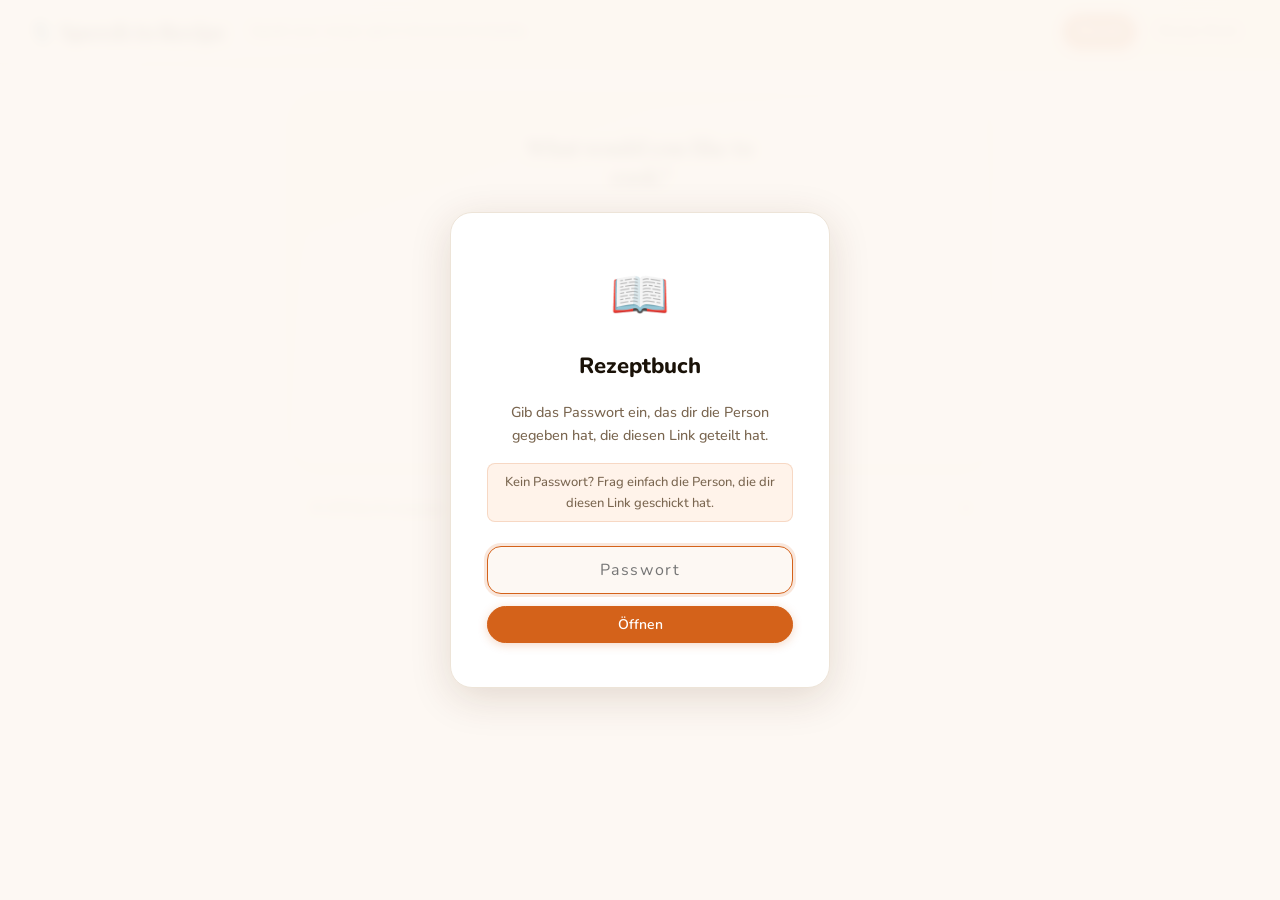
==== index.html @ d879cbe7 "feat: add OpenRouter API support as alternative to Anthropic - js/llm.js: split into callAnthropic/c" ====
<!DOCTYPE html>
<html lang="en">
<head>
  <meta charset="UTF-8" />
  <meta name="viewport" content="width=device-width, initial-scale=1.0" />
  <title>Speech to Recipe</title>
  <meta name="description" content="Speak your recipe, get it structured instantly. Record, save, and share homemade recipes." />
  <meta property="og:title" content="Speech to Recipe" />
  <meta property="og:description" content="Speak your recipe, get it structured instantly." />
  <meta property="og:type" content="website" />
  <meta name="twitter:card" content="summary" />
  <link rel="preconnect" href="https://fonts.googleapis.com" />
  <link rel="preconnect" href="https://fonts.gstatic.com" crossorigin />
  <link rel="stylesheet" href="https://fonts.googleapis.com/css2?family=Nunito:wght@400;500;600;700;800&family=Playfair+Display:wght@600;700&display=swap" />
  <link rel="stylesheet" href="css/styles.css" />
</head>
<body>
  <header>
    <h1>🎙️ Speech to Recipe</h1>
    <p class="subtitle">Speak your recipe, get it structured instantly</p>
    <nav>
      <a href="index.html" class="active">Record</a>
      <a href="book.html">Recipe Book</a>
    </nav>
  </header>

  <main>
    <section class="record-panel">
      <div class="mic-container">
        <p class="mic-tagline">What would you like to cook?</p>
        <div class="how-it-works" aria-hidden="true">
          <span class="how-step"><span class="how-icon">🎙️</span> Speak</span>
          <span class="how-arrow">›</span>
          <span class="how-step"><span class="how-icon">✍️</span> Transcribe</span>
          <span class="how-arrow">›</span>
          <span class="how-step"><span class="how-icon">🍳</span> Cook</span>
        </div>
        <button id="record-btn" class="mic-btn" aria-label="Start recording" disabled>
          <span class="mic-icon">🎙️</span>
        </button>
        <p id="record-status">Set your API key to begin</p>
      </div>

      <div class="transcript-panel" id="transcript-panel" hidden>
        <h2>Transcript</h2>
        <p id="transcript-text" class="transcript-text"></p>
        <div class="transcript-actions">
          <button id="clear-btn">Clear</button>
          <button id="structure-btn" class="primary">Structure Recipe →</button>
        </div>
      </div>
    </section>

    <section class="settings-panel" id="settings-panel">
      <details>
        <summary>⚙️ API Key &amp; Language</summary>
        <div class="settings-content">
          <label for="api-key">API Key</label>
          <input type="password" id="api-key" placeholder="sk-ant-... or sk-or-..." autocomplete="off" />
          <label for="provider-select">Provider</label>
          <select id="provider-select">
            <option value="anthropic">Anthropic (Claude)</option>
            <option value="openrouter">OpenRouter</option>
          </select>
          <div id="model-group" hidden>
            <label for="model-input">Model</label>
            <input type="text" id="model-input" placeholder="anthropic/claude-sonnet" autocomplete="off" />
          </div>
          <button id="save-key">Save Settings</button>
          <p class="hint">Your key is stored locally in your browser only.</p>
          <label for="lang-select">Language / Sprache</label>
          <select id="lang-select">
            <option value="auto">Auto-detect (browser language)</option>
            <option value="de-DE">Deutsch</option>
            <option value="en-US">English (US)</option>
            <option value="en-GB">English (UK)</option>
            <option value="fr-FR">Français</option>
            <option value="es-ES">Español</option>
            <option value="it-IT">Italiano</option>
          </select>
        </div>
      </details>
    </section>

    <section class="result-panel" id="result-panel" hidden>
      <div class="loading" id="loading" hidden>
        <div class="spinner"></div>
        <p>Structuring your recipe…</p>
      </div>
      <div id="recipe-output"></div>
      <div class="result-actions" id="result-actions" hidden>
        <button id="share-recipe-btn">Share ↗</button>
        <button id="save-recipe-btn" class="primary">Save to Recipe Book</button>
        <button id="try-again-btn">Try Again</button>
      </div>
    </section>
  </main>

  <div id="auth-overlay" hidden>
    <div class="auth-card">
      <div class="auth-icon">📖</div>
      <h2>Rezeptbuch</h2>
      <p>Gib das Passwort ein, das dir die Person gegeben hat, die diesen Link geteilt hat.</p>
      <p class="auth-hint">Kein Passwort? Frag einfach die Person, die dir diesen Link geschickt hat.</p>
      <form id="auth-form">
        <input type="password" id="auth-code" placeholder="Passwort" autocomplete="current-password" />
        <button type="submit" class="primary">Öffnen</button>
      </form>
      <p id="auth-error" class="auth-error" hidden>Falsches Passwort. Bitte versuche es erneut.</p>
    </div>
  </div>

  <script type="module" src="js/app.js"></script>
</body>
</html>
---- css/styles.css ----
@import url('https://fonts.googleapis.com/css2?family=Nunito:wght@400;500;600;700;800&family=Playfair+Display:wght@600;700&display=swap');

:root {
  --color-bg: #fdf8f3;
  --color-surface: #ffffff;
  --color-surface-warm: #fffcf8;
  --color-border: #ede4d8;
  --color-text: #1a1208;
  --color-text-muted: #7a6650;
  --color-primary: #d4621a;
  --color-primary-hover: #b85218;
  --color-primary-light: #fff3ea;
  --color-danger: #c0392b;
  --color-success: #2e8b57;
  --color-accent: #f0a500;
  --radius: 14px;
  --radius-sm: 8px;
  --radius-lg: 22px;
  --shadow: 0 2px 10px rgba(80, 40, 10, 0.07), 0 1px 3px rgba(80, 40, 10, 0.05);
  --shadow-md: 0 4px 20px rgba(80, 40, 10, 0.10);
  --shadow-lg: 0 10px 40px rgba(80, 40, 10, 0.15);
  --font: 'Nunito', system-ui, -apple-system, sans-serif;
  --font-display: 'Playfair Display', Georgia, serif;
}

*, *::before, *::after { box-sizing: border-box; margin: 0; padding: 0; }

body {
  font-family: var(--font);
  background: var(--color-bg);
  color: var(--color-text);
  line-height: 1.6;
  min-height: 100vh;
}

/* ---- Header ---- */
header {
  background: linear-gradient(135deg, #fffbf6 0%, #feefd8 100%);
  border-bottom: 1px solid var(--color-border);
  padding: 0.875rem 1.75rem;
  display: flex;
  align-items: center;
  gap: 1.5rem;
  position: sticky;
  top: 0;
  z-index: 10;
  box-shadow: 0 1px 8px rgba(80, 40, 10, 0.10);
}

header h1 {
  font-family: var(--font-display);
  font-size: 1.375rem;
  font-weight: 700;
  letter-spacing: -0.01em;
  color: var(--color-text);
}

.subtitle {
  color: var(--color-text-muted);
  font-size: 0.875rem;
  flex: 1;
  font-weight: 500;
}

nav { display: flex; gap: 0.5rem; margin-left: auto; }
nav a {
  text-decoration: none;
  color: var(--color-text-muted);
  font-size: 0.875rem;
  font-weight: 600;
  padding: 0.375rem 0.875rem;
  border-radius: 999px;
  transition: background 0.15s, color 0.15s;
}
nav a:hover { background: var(--color-bg); color: var(--color-text); }
nav a.active {
  background: var(--color-primary);
  color: white;
  box-shadow: 0 2px 8px rgba(212, 98, 26, 0.3);
}

/* ---- Main layout ---- */
main {
  max-width: 740px;
  margin: 0 auto;
  padding: 2rem 1.5rem;
  display: flex;
  flex-direction: column;
  gap: 1.5rem;
}

/* ---- Settings ---- */
.settings-panel details {
  background: transparent;
  border: 1px dashed var(--color-border);
  border-radius: var(--radius);
  overflow: hidden;
}
.settings-panel summary {
  padding: 0.625rem 1rem;
  cursor: pointer;
  font-weight: 600;
  font-size: 0.8125rem;
  color: var(--color-text-muted);
  user-select: none;
  list-style: none;
  display: flex;
  align-items: center;
  gap: 0.375rem;
}
.settings-panel summary::after {
  content: '▾';
  margin-left: auto;
  font-size: 0.75rem;
  transition: transform 0.2s;
}
.settings-panel details[open] summary::after { transform: rotate(-180deg); }
.settings-panel summary::-webkit-details-marker { display: none; }
.settings-content {
  padding: 1rem 1.125rem;
  border-top: 1px solid var(--color-border);
  display: flex;
  flex-direction: column;
  gap: 0.5rem;
  background: var(--color-surface-warm);
}
.settings-content label { font-size: 0.875rem; font-weight: 600; }
.settings-content input,
.settings-content select {
  padding: 0.5rem 0.75rem;
  border: 1.5px solid var(--color-border);
  border-radius: var(--radius-sm);
  font-size: 0.875rem;
  font-family: var(--font);
  background: var(--color-surface);
  transition: border-color 0.15s;
}
.settings-content input:focus,
.settings-content select:focus {
  outline: none;
  border-color: var(--color-primary);
}
#model-group {
  display: flex;
  flex-direction: column;
  gap: 0.5rem;
}
.hint { font-size: 0.75rem; color: var(--color-text-muted); }

/* ---- Buttons ---- */
button {
  cursor: pointer;
  font-family: var(--font);
  font-size: 0.875rem;
  font-weight: 600;
  padding: 0.5rem 1.125rem;
  border-radius: 999px;
  border: 1.5px solid var(--color-border);
  background: var(--color-surface);
  color: var(--color-text);
  transition: background 0.15s, border-color 0.15s, transform 0.1s, box-shadow 0.15s;
}
button:hover { background: var(--color-bg); border-color: #d0c0aa; }
button:active { transform: scale(0.98); }
button.primary {
  background: var(--color-primary);
  color: white;
  border-color: var(--color-primary);
  box-shadow: 0 2px 10px rgba(212, 98, 26, 0.25);
}
button.primary:hover {
  background: var(--color-primary-hover);
  border-color: var(--color-primary-hover);
  box-shadow: 0 4px 16px rgba(212, 98, 26, 0.35);
}
button:disabled { opacity: 0.45; cursor: not-allowed; transform: none; }

/* ---- Record panel ---- */
.record-panel {
  background: linear-gradient(160deg, #fff4e6 0%, #fffcf8 55%, #fff0fb 100%);
  border: 1.5px solid var(--color-border);
  border-radius: var(--radius-lg);
  box-shadow: var(--shadow-md);
  overflow: hidden;
}

.mic-container {
  display: flex;
  flex-direction: column;
  align-items: center;
  gap: 1.125rem;
  padding: 2.25rem 1.5rem 2.75rem;
}

.mic-btn {
  width: 110px;
  height: 110px;
  border-radius: 50%;
  border: none;
  background: linear-gradient(145deg, #f87540, var(--color-primary));
  color: white;
  font-size: 2.75rem;
  display: flex;
  align-items: center;
  justify-content: center;
  transition: all 0.2s;
  box-shadow: 0 6px 24px rgba(212, 98, 26, 0.4);
}
.mic-btn:hover:not(:disabled) {
  transform: scale(1.07);
  box-shadow: 0 10px 36px rgba(212, 98, 26, 0.5);
}
.mic-btn:disabled {
  background: linear-gradient(145deg, #d0c0b0, #b8a89a);
  box-shadow: none;
  opacity: 1;
}
.mic-btn.recording {
  background: linear-gradient(145deg, #ff6b6b, #c0392b);
  box-shadow: 0 6px 24px rgba(192, 57, 43, 0.45);
  animation: pulse 1.2s ease-in-out infinite;
}
@keyframes pulse {
  0%, 100% { box-shadow: 0 6px 24px rgba(192, 57, 43, 0.45), 0 0 0 0 rgba(192, 57, 43, 0.3); }
  50% { box-shadow: 0 6px 24px rgba(192, 57, 43, 0.45), 0 0 0 16px rgba(192, 57, 43, 0); }
}

#record-status {
  color: var(--color-text-muted);
  font-size: 0.9375rem;
  font-weight: 500;
}

/* ---- Mic invitation copy ---- */
.mic-tagline {
  font-family: var(--font-display);
  font-size: 1.375rem;
  font-weight: 700;
  color: var(--color-text);
  text-align: center;
  line-height: 1.3;
  max-width: 280px;
}

.how-it-works {
  display: flex;
  align-items: center;
  gap: 0.625rem;
  color: var(--color-text-muted);
  background: rgba(255,255,255,0.6);
  border: 1px solid var(--color-border);
  border-radius: 999px;
  padding: 0.375rem 0.875rem;
}
.how-step {
  display: flex;
  align-items: center;
  gap: 0.375rem;
  font-size: 0.8125rem;
  font-weight: 600;
}
.how-icon { font-size: 1rem; }
.how-arrow {
  font-size: 1rem;
  color: var(--color-border);
  line-height: 1;
  font-weight: 400;
}

/* ---- Transcript ---- */
.transcript-panel {
  padding: 1.5rem;
  border-top: 1.5px solid var(--color-border);
  background: var(--color-surface);
}
.transcript-panel h2 {
  font-size: 1rem;
  margin-bottom: 0.75rem;
  font-weight: 700;
}
.transcript-text {
  background: var(--color-bg);
  border: 1.5px solid var(--color-border);
  border-radius: var(--radius-sm);
  padding: 1rem;
  min-height: 80px;
  font-size: 0.9375rem;
  line-height: 1.7;
  white-space: pre-wrap;
}
.transcript-actions {
  display: flex;
  justify-content: flex-end;
  gap: 0.5rem;
  margin-top: 0.875rem;
}

/* ---- Result panel ---- */
.result-panel {
  background: var(--color-surface);
  border: 1.5px solid var(--color-border);
  border-radius: var(--radius-lg);
  box-shadow: var(--shadow-md);
  overflow: hidden;
}
.result-actions {
  display: flex;
  gap: 0.5rem;
  padding: 1rem 1.5rem;
  border-top: 1px solid var(--color-border);
  justify-content: flex-end;
  background: var(--color-surface-warm);
}

/* ---- Spinner ---- */
.loading {
  display: flex;
  flex-direction: column;
  align-items: center;
  gap: 1rem;
  padding: 3.5rem;
  color: var(--color-text-muted);
  font-weight: 500;
}
.spinner {
  width: 40px;
  height: 40px;
  border: 3px solid var(--color-border);
  border-top-color: var(--color-primary);
  border-radius: 50%;
  animation: spin 0.8s linear infinite;
}
@keyframes spin { to { transform: rotate(360deg); } }

/* ---- Recipe card (inline preview) ---- */
.recipe-card { padding: 1.75rem; }
.recipe-card h2 {
  font-family: var(--font-display);
  font-size: 1.625rem;
  font-weight: 700;
  line-height: 1.25;
  color: var(--color-text);
  margin: -1.75rem -1.75rem 1rem;
  padding: 1.5rem 1.75rem 1.25rem;
  background: linear-gradient(135deg, #ffecd2 0%, #fcb89f 100%);
  border-radius: var(--radius-lg) var(--radius-lg) 0 0;
}
.recipe-meta {
  display: flex;
  gap: 0.75rem;
  color: var(--color-text-muted);
  font-size: 0.875rem;
  font-weight: 500;
  margin-bottom: 1.5rem;
  flex-wrap: wrap;
  padding: 0.625rem 0;
  border-bottom: 1px solid var(--color-border);
}
.recipe-section { margin-bottom: 1.625rem; }
.recipe-section h3 {
  font-size: 0.6875rem;
  font-weight: 800;
  margin-bottom: 0.75rem;
  color: var(--color-primary);
  text-transform: uppercase;
  letter-spacing: 0.08em;
}
.recipe-section ul, .recipe-section ol {
  padding-left: 1.25rem;
  display: flex;
  flex-direction: column;
  gap: 0.375rem;
}
.recipe-section li { font-size: 0.9375rem; }

/* ---- Ingredient checklist ---- */
.ingredient-list { list-style: none; padding-left: 0; }
.ingredient-item {
  padding: 0.3125rem 0;
  transition: opacity 0.15s;
  border-bottom: 1px solid #f5ede3;
}
.ingredient-item:last-child { border-bottom: none; }
.ingredient-item.checked { opacity: 0.35; }
.ingredient-item.checked .ingredient-label span { text-decoration: line-through; }
.ingredient-label {
  display: flex;
  align-items: flex-start;
  gap: 0.625rem;
  cursor: pointer;
  width: 100%;
  font-size: 0.9375rem;
  min-height: 44px;
  padding: 0.125rem 0;
}
.ingredient-label input[type="checkbox"] {
  flex-shrink: 0;
  width: 18px;
  height: 18px;
  margin-top: 0.15rem;
  accent-color: var(--color-primary);
  cursor: pointer;
}

/* ---- Step list with numbered circles ---- */
.steps-list {
  list-style: none;
  padding-left: 0;
  display: flex;
  flex-direction: column;
  gap: 1rem;
}
.step-item { display: flex; gap: 0.875rem; align-items: flex-start; }
.step-num {
  flex-shrink: 0;
  width: 30px;
  height: 30px;
  border-radius: 50%;
  background: linear-gradient(135deg, #f87540, var(--color-primary));
  color: white;
  font-size: 0.75rem;
  font-weight: 800;
  display: flex;
  align-items: center;
  justify-content: center;
  margin-top: 0.125rem;
  box-shadow: 0 2px 6px rgba(212, 98, 26, 0.3);
}
.step-text { flex: 1; font-size: 1.0625rem; line-height: 1.65; }

/* ---- Toast ---- */
.share-toast {
  position: fixed;
  bottom: 1.5rem;
  left: 50%;
  transform: translateX(-50%);
  background: var(--color-text);
  color: #fff;
  padding: 0.625rem 1.375rem;
  border-radius: 999px;
  font-size: 0.875rem;
  font-weight: 600;
  z-index: 300;
  box-shadow: var(--shadow-lg);
  animation: toastIn 0.2s ease, toastOut 0.3s ease 1.7s forwards;
  pointer-events: none;
  white-space: nowrap;
}
@keyframes toastIn {
  from { opacity: 0; transform: translateX(-50%) translateY(8px); }
  to   { opacity: 1; transform: translateX(-50%) translateY(0); }
}
@keyframes toastOut {
  from { opacity: 1; transform: translateX(-50%) translateY(0); }
  to   { opacity: 0; transform: translateX(-50%) translateY(8px); }
}

/* ---- Auth overlay ---- */
#auth-overlay {
  position: fixed;
  inset: 0;
  background: rgba(253, 248, 243, 0.95);
  backdrop-filter: blur(6px);
  display: flex;
  align-items: center;
  justify-content: center;
  z-index: 100;
}

.auth-card {
  background: var(--color-surface);
  border: 1.5px solid var(--color-border);
  border-radius: var(--radius-lg);
  box-shadow: var(--shadow-lg);
  padding: 2.75rem 2.25rem;
  max-width: 380px;
  width: 100%;
  text-align: center;
  display: flex;
  flex-direction: column;
  gap: 1rem;
}

.auth-icon { font-size: 3rem; }
.auth-card h2 { font-size: 1.375rem; font-weight: 800; }
.auth-card p { color: var(--color-text-muted); font-size: 0.9rem; font-weight: 500; }

#auth-form {
  display: flex;
  flex-direction: column;
  gap: 0.75rem;
  margin-top: 0.5rem;
}

#auth-form input {
  padding: 0.75rem 1rem;
  border: 1.5px solid var(--color-border);
  border-radius: var(--radius);
  font-size: 1rem;
  font-family: var(--font);
  text-align: center;
  letter-spacing: 0.1em;
  background: var(--color-bg);
  width: 100%;
  transition: border-color 0.15s;
}
#auth-form input:focus {
  outline: none;
  border-color: var(--color-primary);
  box-shadow: 0 0 0 3px rgba(212, 98, 26, 0.15);
}

.auth-hint {
  font-size: 0.8125rem !important;
  font-weight: 500 !important;
  background: var(--color-primary-light);
  border: 1px solid rgba(212, 98, 26, 0.18);
  border-radius: var(--radius-sm);
  padding: 0.5rem 0.75rem;
}

.auth-error { color: var(--color-danger) !important; font-size: 0.8125rem !important; font-weight: 600 !important; }

[hidden] { display: none !important; }

/* ---- Responsive ---- */
@media (max-width: 480px) {
  header { flex-wrap: wrap; padding: 0.75rem 1rem; }
  .subtitle { display: none; }

  main { padding: 1.25rem 1rem; gap: 1.125rem; }

  .mic-container { padding: 1.75rem 1.25rem 2.25rem; }
  .mic-tagline { font-size: 1.1875rem; max-width: 220px; }
  .how-it-works { gap: 0.375rem; padding: 0.3rem 0.625rem; }
  .how-step { font-size: 0.75rem; gap: 0.25rem; }
  .how-icon { font-size: 0.875rem; }
  .mic-btn { width: 96px; height: 96px; font-size: 2.5rem; }

  .recipe-card { padding: 1.25rem; }
  .recipe-card h2 {
    font-size: 1.375rem;
    margin: -1.25rem -1.25rem 0.875rem;
    padding: 1.25rem 1.25rem 1rem;
    border-radius: var(--radius) var(--radius) 0 0;
  }
  .step-text { font-size: 1.125rem; }
  .step-num { width: 32px; height: 32px; font-size: 0.875rem; }
  .ingredient-label { font-size: 1rem; }

  .result-actions {
    flex-direction: column;
    padding: 1rem;
    gap: 0.625rem;
  }
  .result-actions button {
    width: 100%;
    padding: 0.75rem 1rem;
    font-size: 1rem;
    min-height: 48px;
    border-radius: var(--radius);
  }
  .transcript-actions button { min-height: 44px; }
}
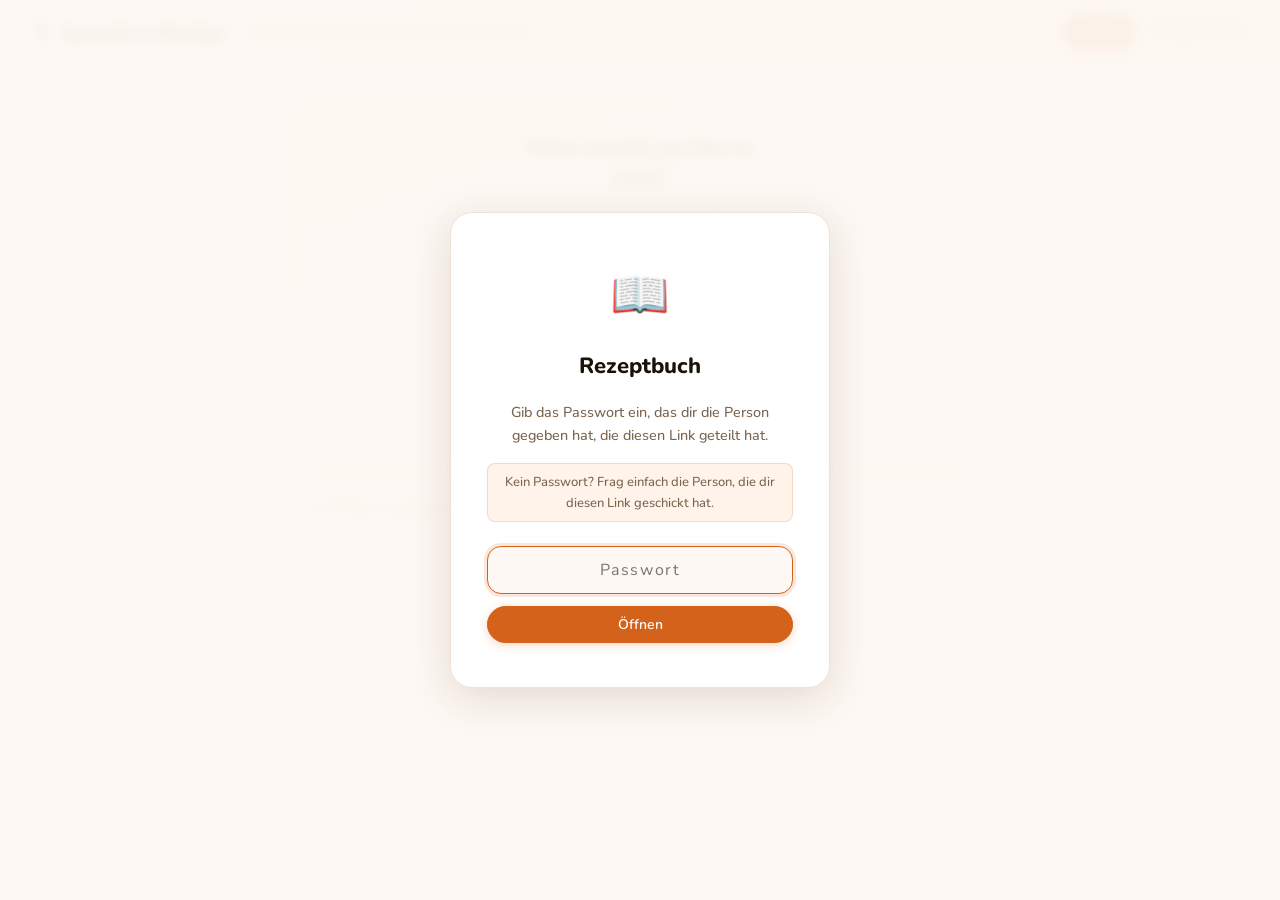
==== commit 541d46fd: "feat: add Impressum and Datenschutzerklärung legal pages Implements German legal requirements (TMG §" ====
--- a/index.html
+++ b/index.html
@@ -13,6 +13,7 @@
   <link rel="preconnect" href="https://fonts.gstatic.com" crossorigin />
   <link rel="stylesheet" href="https://fonts.googleapis.com/css2?family=Nunito:wght@400;500;600;700;800&family=Playfair+Display:wght@600;700&display=swap" />
   <link rel="stylesheet" href="css/styles.css" />
+  <link rel="stylesheet" href="css/legal.css" />
 </head>
 <body>
   <header>
@@ -110,6 +111,27 @@
     </div>
   </div>
 
+  <script src="js/version.js"></script>
   <script type="module" src="js/app.js"></script>
+
+  <footer class="site-footer">
+    <nav class="footer-nav">
+      <a href="impressum.html">Impressum</a>
+      <span class="footer-sep">·</span>
+      <a href="datenschutz.html">Datenschutz</a>
+      <span class="footer-sep">·</span>
+      <span class="version-badge" id="version-badge">loading…</span>
+    </nav>
+  </footer>
+  <script>
+    (function () {
+      var v = typeof APP_VERSION !== 'undefined' ? APP_VERSION : { version: 'dev', commit: 'local', date: '–' };
+      var badge = document.getElementById('version-badge');
+      if (badge) {
+        badge.textContent = v.version;
+        badge.title = 'Commit: ' + v.commit + ' · Build: ' + v.date;
+      }
+    })();
+  </script>
 </body>
 </html>
--- a/css/styles.css
+++ b/css/styles.css
@@ -562,3 +562,23 @@
   }
   .transcript-actions button { min-height: 44px; }
 }
+
+/* ---- Version Footer ---- */
+.version-footer {
+  text-align: center;
+  padding: 0.75rem 1rem 1rem;
+  opacity: 0.45;
+  transition: opacity 0.2s;
+}
+
+.version-footer:hover {
+  opacity: 0.75;
+}
+
+.version-badge {
+  font-family: var(--font);
+  font-size: 0.7rem;
+  color: var(--color-text-muted);
+  letter-spacing: 0.04em;
+  cursor: default;
+}
--- a/css/legal.css
+++ b/css/legal.css
@@ -0,0 +1,155 @@
+/* Legal pages — Impressum & Datenschutz */
+
+.legal-main {
+  max-width: 740px;
+  margin: 0 auto;
+  padding: 2rem 1.5rem 3rem;
+}
+
+.legal-article {
+  background: var(--color-surface);
+  border: 1.5px solid var(--color-border);
+  border-radius: var(--radius-lg);
+  box-shadow: var(--shadow-md);
+  padding: 2.5rem 2.25rem;
+  display: flex;
+  flex-direction: column;
+  gap: 0;
+}
+
+.legal-article h1 {
+  font-family: var(--font-display);
+  font-size: 2rem;
+  font-weight: 700;
+  color: var(--color-text);
+  margin-bottom: 0.25rem;
+}
+
+.legal-subtitle {
+  color: var(--color-text-muted);
+  font-size: 0.875rem;
+  font-weight: 500;
+  margin-bottom: 1.75rem;
+}
+
+.placeholder-notice {
+  background: #fff7ed;
+  border: 1.5px solid #f0a500;
+  border-radius: var(--radius-sm);
+  padding: 0.875rem 1rem;
+  font-size: 0.875rem;
+  color: #7a4f00;
+  margin-bottom: 2rem;
+  line-height: 1.6;
+}
+
+.legal-article section {
+  margin-bottom: 2rem;
+}
+
+.legal-article section:last-child {
+  margin-bottom: 0;
+}
+
+.legal-article h2 {
+  font-size: 1.125rem;
+  font-weight: 700;
+  color: var(--color-text);
+  margin-bottom: 0.75rem;
+  padding-bottom: 0.375rem;
+  border-bottom: 1.5px solid var(--color-border);
+}
+
+.legal-article h3 {
+  font-size: 0.9375rem;
+  font-weight: 700;
+  color: var(--color-text);
+  margin: 1rem 0 0.5rem;
+}
+
+.legal-article p {
+  font-size: 0.9375rem;
+  line-height: 1.75;
+  color: var(--color-text);
+  margin-bottom: 0.75rem;
+}
+
+.legal-article p:last-child {
+  margin-bottom: 0;
+}
+
+.legal-article address {
+  font-style: normal;
+  font-size: 0.9375rem;
+  line-height: 1.9;
+  color: var(--color-text);
+}
+
+.legal-article ul,
+.legal-article ol {
+  padding-left: 1.375rem;
+  font-size: 0.9375rem;
+  line-height: 1.75;
+  display: flex;
+  flex-direction: column;
+  gap: 0.375rem;
+  margin-bottom: 0.75rem;
+}
+
+.legal-article a {
+  color: var(--color-primary);
+  text-decoration: underline;
+  text-underline-offset: 2px;
+}
+
+.legal-article a:hover {
+  color: var(--color-primary-hover);
+}
+
+/* Footer */
+.site-footer {
+  border-top: 1px solid var(--color-border);
+  background: var(--color-surface-warm);
+  padding: 1rem 1.5rem;
+  text-align: center;
+}
+
+.footer-nav {
+  display: flex;
+  align-items: center;
+  justify-content: center;
+  gap: 0.5rem;
+  flex-wrap: wrap;
+}
+
+.footer-nav a {
+  color: var(--color-text-muted);
+  text-decoration: none;
+  font-size: 0.8125rem;
+  font-weight: 600;
+  transition: color 0.15s;
+}
+
+.footer-nav a:hover {
+  color: var(--color-primary);
+}
+
+.footer-sep {
+  color: var(--color-border);
+  font-size: 0.8125rem;
+  line-height: 1;
+}
+
+@media (max-width: 480px) {
+  .legal-main {
+    padding: 1.25rem 1rem 2rem;
+  }
+
+  .legal-article {
+    padding: 1.5rem 1.25rem;
+  }
+
+  .legal-article h1 {
+    font-size: 1.625rem;
+  }
+}
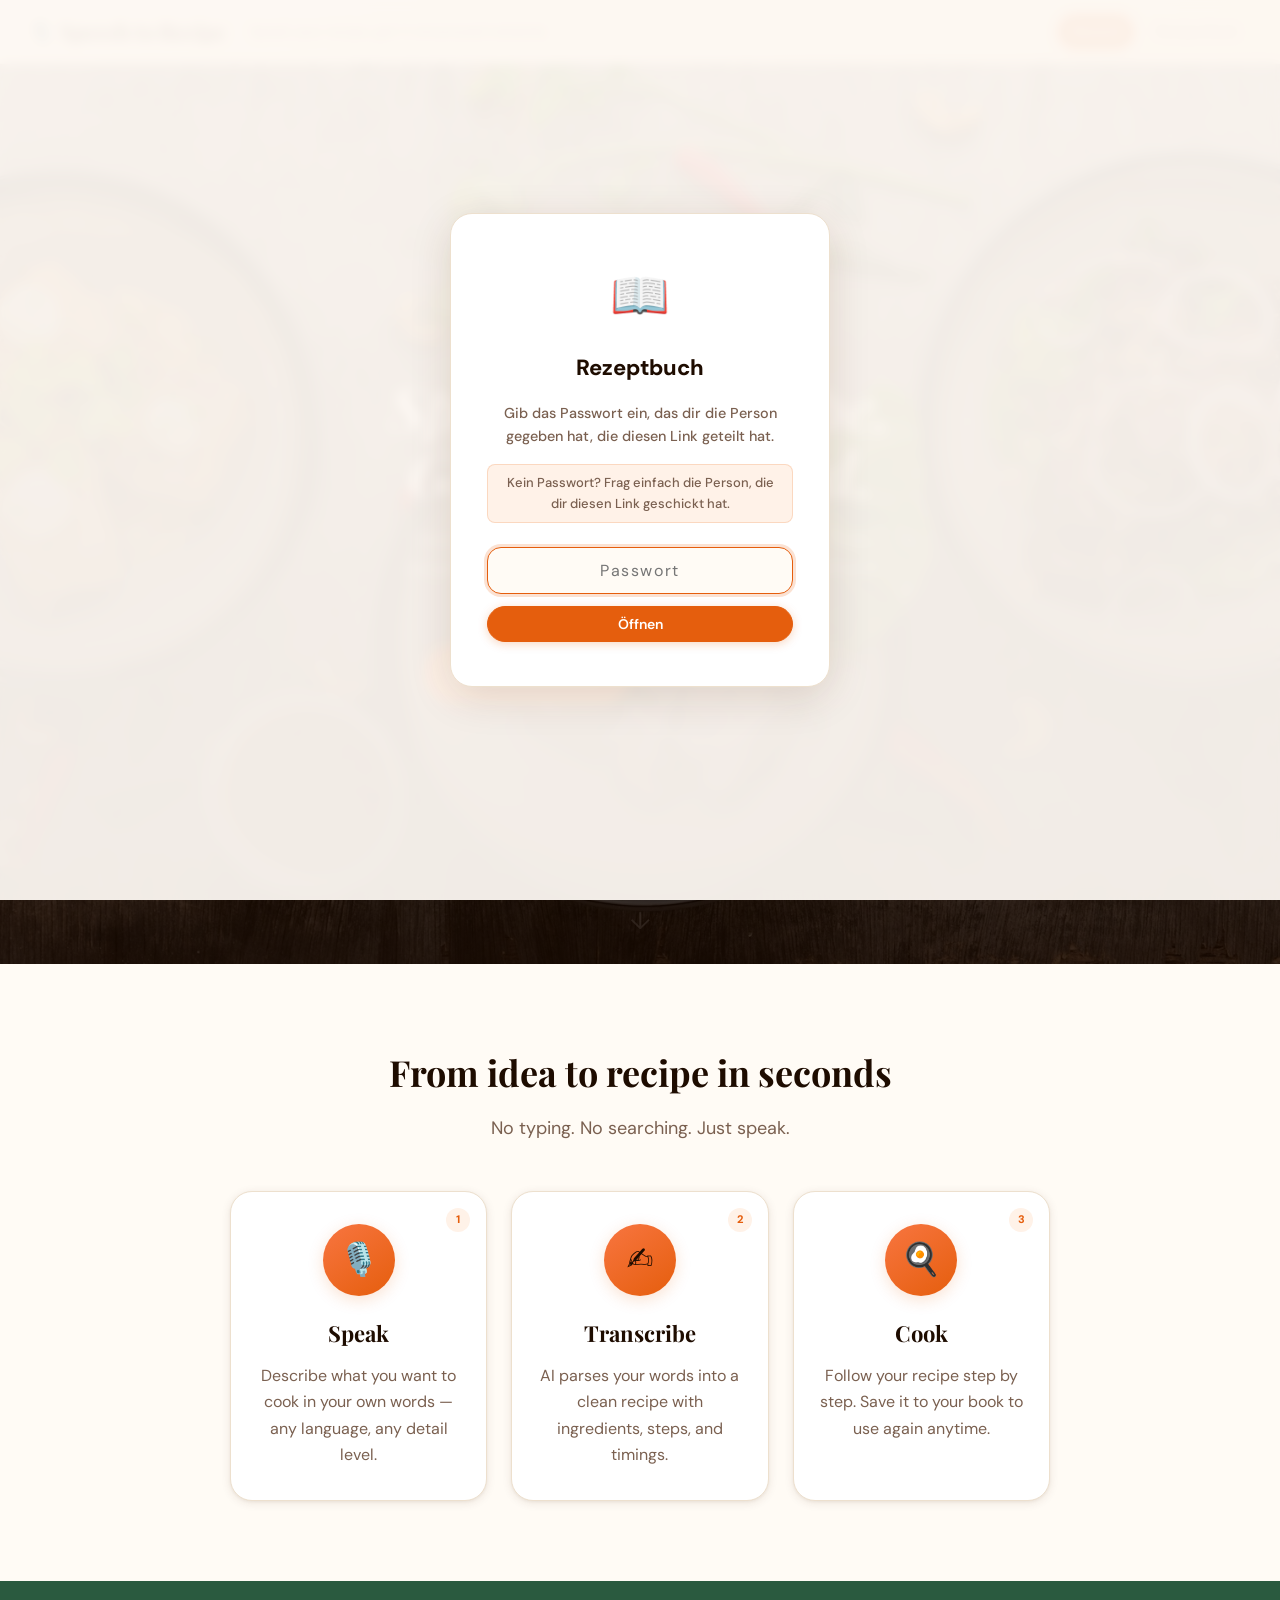
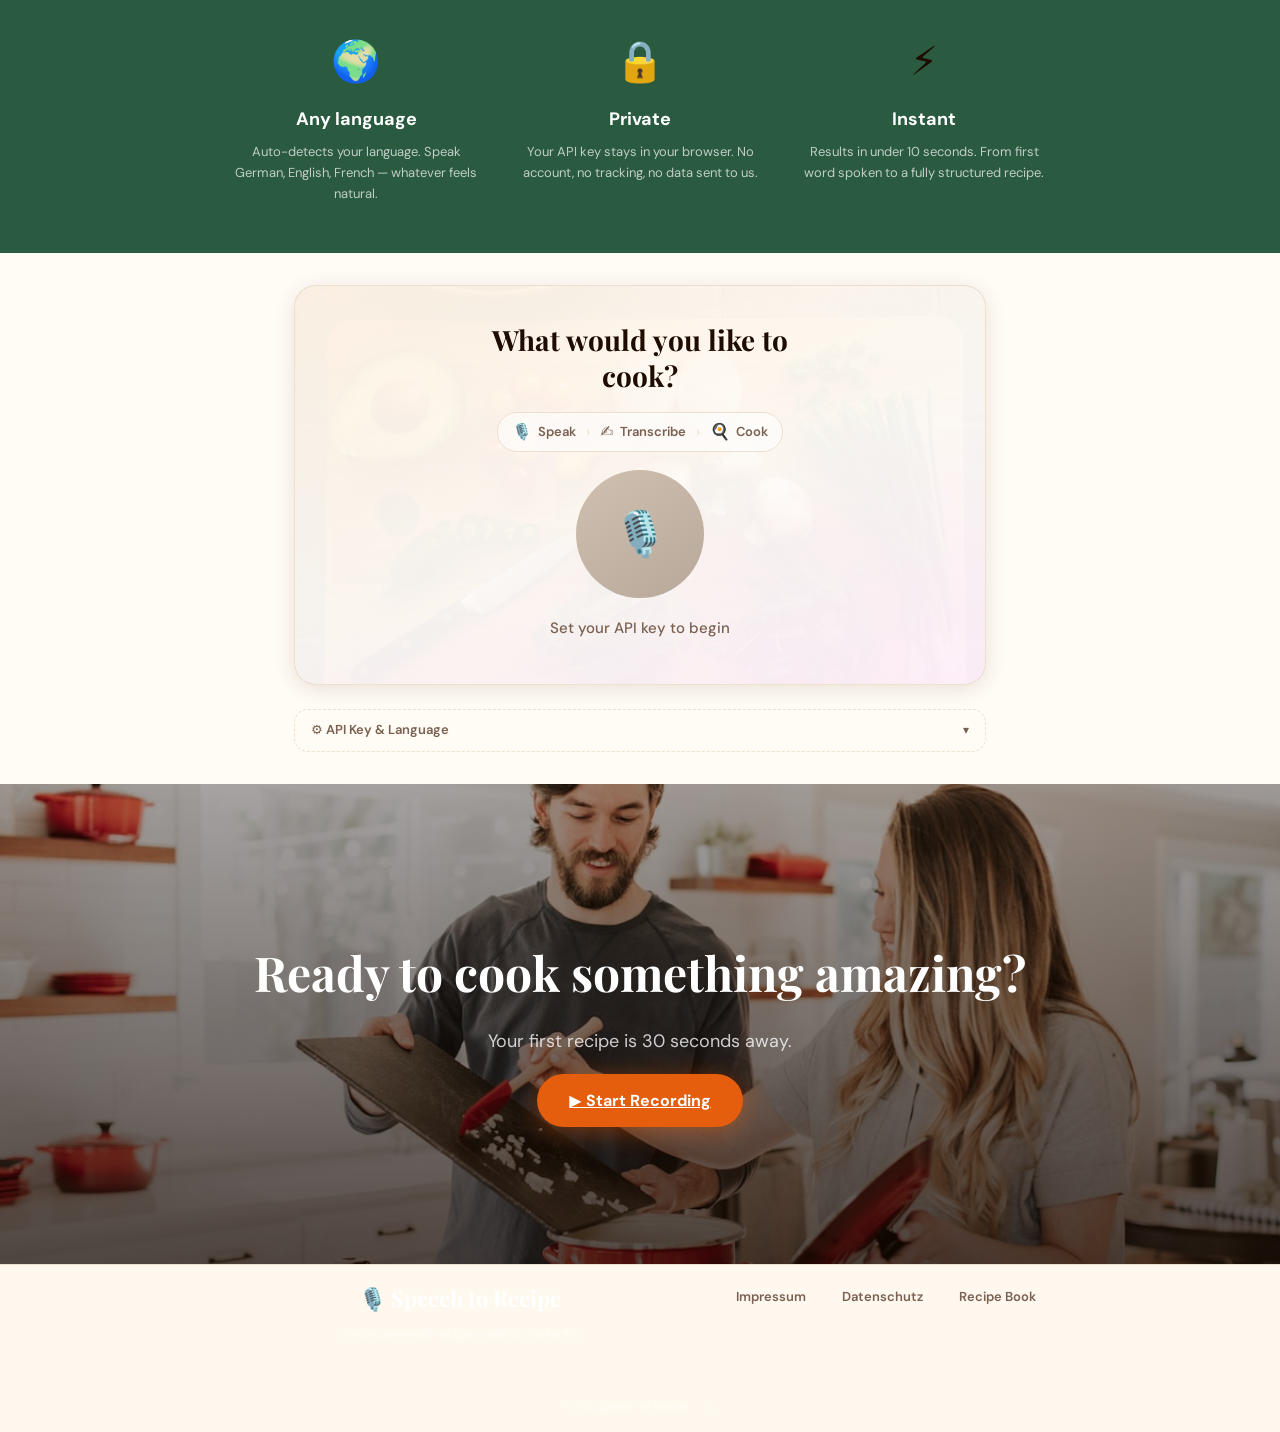
==== commit 92f86d24: "feat: implement visual redesign — hero images, modern layout, new color system - Replace Nunito with" ====
--- a/index.html
+++ b/index.html
@@ -11,7 +11,7 @@
   <meta name="twitter:card" content="summary" />
   <link rel="preconnect" href="https://fonts.googleapis.com" />
   <link rel="preconnect" href="https://fonts.gstatic.com" crossorigin />
-  <link rel="stylesheet" href="https://fonts.googleapis.com/css2?family=Nunito:wght@400;500;600;700;800&family=Playfair+Display:wght@600;700&display=swap" />
+  <link rel="stylesheet" href="https://fonts.googleapis.com/css2?family=DM+Sans:wght@400;500;600;700&family=Playfair+Display:ital,wght@0,600;0,700;0,800;1,700&display=swap" />
   <link rel="stylesheet" href="css/styles.css" />
   <link rel="stylesheet" href="css/legal.css" />
 </head>
@@ -26,73 +26,150 @@
   </header>
 
   <main>
-    <section class="record-panel">
-      <div class="mic-container">
-        <p class="mic-tagline">What would you like to cook?</p>
-        <div class="how-it-works" aria-hidden="true">
-          <span class="how-step"><span class="how-icon">🎙️</span> Speak</span>
-          <span class="how-arrow">›</span>
-          <span class="how-step"><span class="how-icon">✍️</span> Transcribe</span>
-          <span class="how-arrow">›</span>
-          <span class="how-step"><span class="how-icon">🍳</span> Cook</span>
-        </div>
-        <button id="record-btn" class="mic-btn" aria-label="Start recording" disabled>
-          <span class="mic-icon">🎙️</span>
-        </button>
-        <p id="record-status">Set your API key to begin</p>
-      </div>
-
-      <div class="transcript-panel" id="transcript-panel" hidden>
-        <h2>Transcript</h2>
-        <p id="transcript-text" class="transcript-text"></p>
-        <div class="transcript-actions">
-          <button id="clear-btn">Clear</button>
-          <button id="structure-btn" class="primary">Structure Recipe →</button>
-        </div>
-      </div>
-    </section>
-
-    <section class="settings-panel" id="settings-panel">
-      <details>
-        <summary>⚙️ API Key &amp; Language</summary>
-        <div class="settings-content">
-          <label for="api-key">API Key</label>
-          <input type="password" id="api-key" placeholder="sk-ant-... or sk-or-..." autocomplete="off" />
-          <label for="provider-select">Provider</label>
-          <select id="provider-select">
-            <option value="anthropic">Anthropic (Claude)</option>
-            <option value="openrouter">OpenRouter</option>
-          </select>
-          <div id="model-group" hidden>
-            <label for="model-input">Model</label>
-            <input type="text" id="model-input" placeholder="anthropic/claude-sonnet" autocomplete="off" />
+    <!-- Hero Section -->
+    <section class="hero-section section-with-bg">
+      <img src="images/hero.jpg" alt="" role="presentation" loading="eager" decoding="async" class="section-bg-img" />
+      <div class="hero-overlay overlay"></div>
+      <div class="hero-content content">
+        <div class="hero-eyebrow">🎙️ Voice-Powered AI</div>
+        <h2 class="hero-headline">Speak your recipe.<br>Get it structured.</h2>
+        <p class="hero-sub">Describe what you want to cook, in any language. Your recipe is ready in seconds, automatically structured and saved.</p>
+        <div class="hero-actions">
+          <a href="#app" class="btn-hero-primary">▶ Start Recording</a>
+          <a href="#how-it-works" class="btn-hero-ghost">See how it works ↓</a>
+        </div>
+      </div>
+      <a href="#how-it-works" class="scroll-indicator" aria-label="Scroll down">↓</a>
+    </section>
+
+    <!-- How It Works Section -->
+    <section id="how-it-works" class="how-section">
+      <h2 class="section-headline reveal">From idea to recipe in seconds</h2>
+      <p class="section-sub reveal">No typing. No searching. Just speak.</p>
+      <div class="steps-grid">
+        <div class="step-card reveal">
+          <span class="step-num-badge">1</span>
+          <div class="step-icon-wrap">🎙️</div>
+          <h3 class="step-title">Speak</h3>
+          <p class="step-desc">Describe what you want to cook in your own words — any language, any detail level.</p>
+        </div>
+        <div class="step-card reveal">
+          <span class="step-num-badge">2</span>
+          <div class="step-icon-wrap">✍️</div>
+          <h3 class="step-title">Transcribe</h3>
+          <p class="step-desc">AI parses your words into a clean recipe with ingredients, steps, and timings.</p>
+        </div>
+        <div class="step-card reveal">
+          <span class="step-num-badge">3</span>
+          <div class="step-icon-wrap">🍳</div>
+          <h3 class="step-title">Cook</h3>
+          <p class="step-desc">Follow your recipe step by step. Save it to your book to use again anytime.</p>
+        </div>
+      </div>
+    </section>
+
+    <!-- Features Strip -->
+    <section class="features-strip">
+      <div class="features-grid">
+        <div class="feature reveal">
+          <div class="feature-icon">🌍</div>
+          <div class="feature-title">Any language</div>
+          <p class="feature-desc">Auto-detects your language. Speak German, English, French — whatever feels natural.</p>
+        </div>
+        <div class="feature reveal">
+          <div class="feature-icon">🔒</div>
+          <div class="feature-title">Private</div>
+          <p class="feature-desc">Your API key stays in your browser. No account, no tracking, no data sent to us.</p>
+        </div>
+        <div class="feature reveal">
+          <div class="feature-icon">⚡</div>
+          <div class="feature-title">Instant</div>
+          <p class="feature-desc">Results in under 10 seconds. From first word spoken to a fully structured recipe.</p>
+        </div>
+      </div>
+    </section>
+
+    <!-- App sections -->
+    <div class="app-sections" id="app">
+      <section class="record-panel">
+        <div class="mic-container">
+          <p class="mic-tagline">What would you like to cook?</p>
+          <div class="how-it-works" aria-hidden="true">
+            <span class="how-step"><span class="how-icon">🎙️</span> Speak</span>
+            <span class="how-arrow">›</span>
+            <span class="how-step"><span class="how-icon">✍️</span> Transcribe</span>
+            <span class="how-arrow">›</span>
+            <span class="how-step"><span class="how-icon">🍳</span> Cook</span>
           </div>
-          <button id="save-key">Save Settings</button>
-          <p class="hint">Your key is stored locally in your browser only.</p>
-          <label for="lang-select">Language / Sprache</label>
-          <select id="lang-select">
-            <option value="auto">Auto-detect (browser language)</option>
-            <option value="de-DE">Deutsch</option>
-            <option value="en-US">English (US)</option>
-            <option value="en-GB">English (UK)</option>
-            <option value="fr-FR">Français</option>
-            <option value="es-ES">Español</option>
-            <option value="it-IT">Italiano</option>
-          </select>
-        </div>
-      </details>
-    </section>
-
-    <section class="result-panel" id="result-panel" hidden>
-      <div class="loading" id="loading" hidden>
-        <div class="spinner"></div>
-        <p>Structuring your recipe…</p>
-      </div>
-      <div id="recipe-output"></div>
-      <div class="result-actions" id="result-actions" hidden>
-        <button id="share-recipe-btn">Share ↗</button>
-        <button id="save-recipe-btn" class="primary">Save to Recipe Book</button>
-        <button id="try-again-btn">Try Again</button>
+          <button id="record-btn" class="mic-btn" aria-label="Start recording" disabled>
+            <span class="mic-icon">🎙️</span>
+          </button>
+          <p id="record-status">Set your API key to begin</p>
+        </div>
+
+        <div class="transcript-panel" id="transcript-panel" hidden>
+          <h2>Transcript</h2>
+          <p id="transcript-text" class="transcript-text"></p>
+          <div class="transcript-actions">
+            <button id="clear-btn">Clear</button>
+            <button id="structure-btn" class="primary">Structure Recipe →</button>
+          </div>
+        </div>
+      </section>
+
+      <section class="settings-panel" id="settings-panel">
+        <details>
+          <summary>⚙️ API Key &amp; Language</summary>
+          <div class="settings-content">
+            <label for="api-key">API Key</label>
+            <input type="password" id="api-key" placeholder="sk-ant-... or sk-or-..." autocomplete="off" />
+            <label for="provider-select">Provider</label>
+            <select id="provider-select">
+              <option value="anthropic">Anthropic (Claude)</option>
+              <option value="openrouter">OpenRouter</option>
+            </select>
+            <div id="model-group" hidden>
+              <label for="model-input">Model</label>
+              <input type="text" id="model-input" placeholder="anthropic/claude-sonnet" autocomplete="off" />
+            </div>
+            <button id="save-key">Save Settings</button>
+            <p class="hint">Your key is stored locally in your browser only.</p>
+            <label for="lang-select">Language / Sprache</label>
+            <select id="lang-select">
+              <option value="auto">Auto-detect (browser language)</option>
+              <option value="de-DE">Deutsch</option>
+              <option value="en-US">English (US)</option>
+              <option value="en-GB">English (UK)</option>
+              <option value="fr-FR">Français</option>
+              <option value="es-ES">Español</option>
+              <option value="it-IT">Italiano</option>
+            </select>
+          </div>
+        </details>
+      </section>
+
+      <section class="result-panel" id="result-panel" hidden>
+        <div class="loading" id="loading" hidden>
+          <div class="spinner"></div>
+          <p>Structuring your recipe…</p>
+        </div>
+        <div id="recipe-output"></div>
+        <div class="result-actions" id="result-actions" hidden>
+          <button id="share-recipe-btn">Share ↗</button>
+          <button id="save-recipe-btn" class="primary">Save to Recipe Book</button>
+          <button id="try-again-btn">Try Again</button>
+        </div>
+      </section>
+    </div>
+
+    <!-- CTA Section -->
+    <section class="cta-section section-with-bg">
+      <img src="images/cta-bg.jpg" alt="" role="presentation" loading="lazy" decoding="async" class="section-bg-img" />
+      <div class="cta-overlay overlay"></div>
+      <div class="content">
+        <h2 class="cta-headline">Ready to cook something amazing?</h2>
+        <p class="cta-sub">Your first recipe is 30 seconds away.</p>
+        <a href="#app" class="btn-hero-primary">▶ Start Recording</a>
       </div>
     </section>
   </main>
@@ -111,18 +188,27 @@
     </div>
   </div>
 
+  <footer class="site-footer">
+    <div class="footer-inner">
+      <div>
+        <div class="footer-brand">🎙️ Speech to Recipe</div>
+        <div class="footer-tagline">Voice-powered recipe creation, instantly.</div>
+      </div>
+      <nav class="footer-nav">
+        <a href="impressum.html">Impressum</a>
+        <a href="datenschutz.html">Datenschutz</a>
+        <a href="book.html">Recipe Book</a>
+      </nav>
+    </div>
+    <hr class="footer-divider" />
+    <p class="footer-legal">
+      &copy; 2025 Speech to Recipe &nbsp;·&nbsp;
+      <span class="version-badge" id="version-badge">loading…</span>
+    </p>
+  </footer>
+
   <script src="js/version.js"></script>
   <script type="module" src="js/app.js"></script>
-
-  <footer class="site-footer">
-    <nav class="footer-nav">
-      <a href="impressum.html">Impressum</a>
-      <span class="footer-sep">·</span>
-      <a href="datenschutz.html">Datenschutz</a>
-      <span class="footer-sep">·</span>
-      <span class="version-badge" id="version-badge">loading…</span>
-    </nav>
-  </footer>
   <script>
     (function () {
       var v = typeof APP_VERSION !== 'undefined' ? APP_VERSION : { version: 'dev', commit: 'local', date: '–' };
--- a/css/styles.css
+++ b/css/styles.css
@@ -1,42 +1,423 @@
-@import url('https://fonts.googleapis.com/css2?family=Nunito:wght@400;500;600;700;800&family=Playfair+Display:wght@600;700&display=swap');
+@import url('https://fonts.googleapis.com/css2?family=DM+Sans:wght@400;500;600;700&family=Playfair+Display:ital,wght@0,600;0,700;0,800;1,700&display=swap');
 
 :root {
-  --color-bg: #fdf8f3;
-  --color-surface: #ffffff;
-  --color-surface-warm: #fffcf8;
-  --color-border: #ede4d8;
-  --color-text: #1a1208;
-  --color-text-muted: #7a6650;
-  --color-primary: #d4621a;
-  --color-primary-hover: #b85218;
-  --color-primary-light: #fff3ea;
-  --color-danger: #c0392b;
-  --color-success: #2e8b57;
-  --color-accent: #f0a500;
-  --radius: 14px;
-  --radius-sm: 8px;
-  --radius-lg: 22px;
-  --shadow: 0 2px 10px rgba(80, 40, 10, 0.07), 0 1px 3px rgba(80, 40, 10, 0.05);
-  --shadow-md: 0 4px 20px rgba(80, 40, 10, 0.10);
+  /* ═══ Palette ═══ */
+  --c-fire:        #E55E0D;
+  --c-fire-dark:   #C44E08;
+  --c-fire-muted:  #FFF2E8;
+  --c-fire-glow:   rgba(229, 94, 13, 0.18);
+
+  --c-herb:        #2A5A3F;
+  --c-herb-muted:  #EAF5EE;
+
+  --c-honey:       #F5A623;
+  --c-honey-muted: #FEF6E4;
+
+  --c-bark:        #160800;
+  --c-bark-70:     rgba(22, 8, 0, 0.70);
+
+  /* ═══ Neutrals ═══ */
+  --c-bg:           #FFFBF5;
+  --c-surface:      #FFFFFF;
+  --c-surface-warm: #FFF8EF;
+  --c-border:       #EDE0CE;
+  --c-border-dark:  #D4C4AE;
+  --c-text:         #1E0C00;
+  --c-text-muted:   #7A6050;
+  --c-text-light:   #A08878;
+
+  /* ═══ Backwards-compat aliases ═══ */
+  --color-bg:           var(--c-bg);
+  --color-surface:      var(--c-surface);
+  --color-surface-warm: var(--c-surface-warm);
+  --color-border:       var(--c-border);
+  --color-text:         var(--c-text);
+  --color-text-muted:   var(--c-text-muted);
+  --color-primary:      var(--c-fire);
+  --color-primary-hover:var(--c-fire-dark);
+  --color-primary-light:var(--c-fire-muted);
+  --color-danger:       #C0392B;
+  --color-success:      var(--c-herb);
+  --color-accent:       var(--c-honey);
+
+  /* ═══ Typography ═══ */
+  --font:         'DM Sans', system-ui, -apple-system, sans-serif;
+  --font-display: 'Playfair Display', Georgia, serif;
+
+  /* ═══ Type scale ═══ */
+  --text-xs:   0.6875rem;
+  --text-sm:   0.8125rem;
+  --text-base: 1rem;
+  --text-lg:   1.125rem;
+  --text-xl:   1.375rem;
+  --text-2xl:  1.75rem;
+  --text-3xl:  2.25rem;
+  --text-4xl:  3rem;
+  --text-5xl:  3.75rem;
+
+  /* ═══ Spacing (8-pt grid) ═══ */
+  --sp-1:  4px;   --sp-2: 8px;    --sp-3: 12px;
+  --sp-4:  16px;  --sp-5: 20px;   --sp-6: 24px;
+  --sp-8:  32px;  --sp-10: 40px;  --sp-12: 48px;
+  --sp-16: 64px;  --sp-20: 80px;  --sp-24: 96px;
+
+  /* ═══ Radius ═══ */
+  --r-sm: 8px; --r: 14px; --r-lg: 22px; --r-xl: 32px; --r-full: 9999px;
+  --radius: var(--r); --radius-sm: var(--r-sm); --radius-lg: var(--r-lg);
+
+  /* ═══ Shadows ═══ */
+  --shadow-sm: 0 1px 3px rgba(80, 40, 10, 0.08);
+  --shadow:    0 2px 10px rgba(80, 40, 10, 0.10), 0 1px 3px rgba(80, 40, 10, 0.05);
+  --shadow-md: 0 4px 20px rgba(80, 40, 10, 0.12);
   --shadow-lg: 0 10px 40px rgba(80, 40, 10, 0.15);
-  --font: 'Nunito', system-ui, -apple-system, sans-serif;
-  --font-display: 'Playfair Display', Georgia, serif;
+  --shadow-xl: 0 20px 60px rgba(80, 40, 10, 0.20);
+
+  /* ═══ Motion ═══ */
+  --ease-spring: cubic-bezier(0.16, 1, 0.3, 1);
+  --ease-smooth: cubic-bezier(0.45, 0, 0.55, 1);
+  --dur-fast:  120ms;
+  --dur:       220ms;
+  --dur-slow:  380ms;
+}
+
+@media (prefers-reduced-motion: reduce) {
+  *, *::before, *::after {
+    transition-duration: 0.01ms !important;
+    animation-duration: 0.01ms !important;
+  }
 }
 
 *, *::before, *::after { box-sizing: border-box; margin: 0; padding: 0; }
 
 body {
   font-family: var(--font);
-  background: var(--color-bg);
-  color: var(--color-text);
+  background: var(--c-bg);
+  color: var(--c-text);
   line-height: 1.6;
   min-height: 100vh;
+}
+
+/* ---- Section with background image ---- */
+.section-with-bg { position: relative; isolation: isolate; overflow: hidden; }
+.section-bg-img {
+  position: absolute; inset: 0;
+  width: 100%; height: 100%;
+  object-fit: cover; object-position: center;
+  pointer-events: none; z-index: 0;
+}
+.overlay  { position: absolute; inset: 0; z-index: 1; }
+.content  { position: relative; z-index: 2; }
+
+/* ---- Hero Section ---- */
+.hero-section {
+  min-height: 100vh;
+  min-height: 100svh;
+  display: grid;
+  place-items: center;
+  text-align: center;
+  padding: var(--sp-12) var(--sp-6);
+}
+
+.hero-overlay {
+  background: linear-gradient(
+    to bottom,
+    rgba(22, 8, 0, 0.20) 0%,
+    rgba(22, 8, 0, 0.55) 50%,
+    rgba(22, 8, 0, 0.85) 100%
+  );
+}
+
+.hero-content { max-width: 640px; }
+
+.hero-eyebrow {
+  display: inline-flex;
+  align-items: center;
+  gap: var(--sp-2);
+  background: rgba(245, 166, 35, 0.18);
+  border: 1px solid rgba(245, 166, 35, 0.35);
+  border-radius: var(--r-full);
+  padding: var(--sp-1) var(--sp-4);
+  color: var(--c-honey);
+  font-size: var(--text-xs);
+  font-weight: 700;
+  letter-spacing: 0.1em;
+  text-transform: uppercase;
+  margin-bottom: var(--sp-5);
+}
+
+.hero-headline {
+  font-family: var(--font-display);
+  font-size: clamp(var(--text-3xl), 6vw, var(--text-5xl));
+  font-style: italic;
+  font-weight: 700;
+  color: #fff;
+  line-height: 1.1;
+  margin-bottom: var(--sp-5);
+}
+
+.hero-sub {
+  font-size: var(--text-lg);
+  color: rgba(255,255,255,0.78);
+  line-height: 1.6;
+  margin-bottom: var(--sp-8);
+  max-width: 480px;
+  margin-left: auto;
+  margin-right: auto;
+}
+
+.hero-actions {
+  display: flex;
+  gap: var(--sp-3);
+  justify-content: center;
+  flex-wrap: wrap;
+}
+
+.btn-hero-primary {
+  background: var(--c-fire);
+  color: #fff;
+  border: none;
+  border-radius: var(--r-full);
+  padding: var(--sp-4) var(--sp-8);
+  font-size: var(--text-base);
+  font-weight: 700;
+  font-family: var(--font);
+  min-height: 52px;
+  box-shadow: 0 4px 24px rgba(229, 94, 13, 0.45);
+  cursor: pointer;
+  transition: transform var(--dur) var(--ease-spring), box-shadow var(--dur);
+}
+.btn-hero-primary:hover {
+  transform: translateY(-2px);
+  box-shadow: 0 8px 32px rgba(229, 94, 13, 0.55);
+}
+
+.btn-hero-ghost {
+  background: rgba(255,255,255,0.12);
+  border: 1.5px solid rgba(255,255,255,0.35);
+  color: #fff;
+  border-radius: var(--r-full);
+  padding: var(--sp-4) var(--sp-8);
+  font-size: var(--text-base);
+  font-weight: 600;
+  font-family: var(--font);
+  min-height: 52px;
+  cursor: pointer;
+  transition: background var(--dur);
+}
+.btn-hero-ghost:hover { background: rgba(255,255,255,0.20); }
+
+.scroll-indicator {
+  position: absolute;
+  bottom: var(--sp-6);
+  left: 50%;
+  transform: translateX(-50%);
+  color: rgba(255,255,255,0.55);
+  font-size: 1.5rem;
+  animation: float 2.4s ease-in-out infinite;
+  cursor: pointer;
+  text-decoration: none;
+}
+@keyframes float {
+  0%, 100% { transform: translateX(-50%) translateY(0); }
+  50%       { transform: translateX(-50%) translateY(8px); }
+}
+
+/* ---- How-It-Works Section ---- */
+.how-section {
+  padding: var(--sp-20) var(--sp-6);
+  background: var(--c-bg);
+  text-align: center;
+}
+
+.section-headline {
+  font-family: var(--font-display);
+  font-size: clamp(var(--text-2xl), 4vw, var(--text-3xl));
+  font-weight: 700;
+  color: var(--c-text);
+  margin-bottom: var(--sp-3);
+}
+
+.section-sub {
+  color: var(--c-text-muted);
+  font-size: var(--text-lg);
+  margin-bottom: var(--sp-12);
+}
+
+.steps-grid {
+  display: grid;
+  grid-template-columns: repeat(3, 1fr);
+  gap: var(--sp-6);
+  max-width: 820px;
+  margin: 0 auto;
+}
+
+.step-card {
+  background: var(--c-surface);
+  border: 1.5px solid var(--c-border);
+  border-radius: var(--r-lg);
+  padding: var(--sp-8) var(--sp-6);
+  box-shadow: var(--shadow);
+  position: relative;
+  transition: transform var(--dur) var(--ease-spring), box-shadow var(--dur);
+}
+.step-card:hover {
+  transform: translateY(-3px);
+  box-shadow: var(--shadow-lg);
+}
+
+.step-icon-wrap {
+  width: 72px; height: 72px;
+  border-radius: 50%;
+  background: linear-gradient(145deg, #f87540, var(--c-fire));
+  display: grid;
+  place-items: center;
+  font-size: 2rem;
+  margin: 0 auto var(--sp-5);
+  box-shadow: 0 4px 16px var(--c-fire-glow);
+}
+
+.step-num-badge {
+  position: absolute;
+  top: var(--sp-4); right: var(--sp-4);
+  width: 24px; height: 24px;
+  border-radius: 50%;
+  background: var(--c-fire-muted);
+  color: var(--c-fire);
+  font-size: var(--text-xs);
+  font-weight: 800;
+  display: grid;
+  place-items: center;
+}
+
+.step-title {
+  font-family: var(--font-display);
+  font-size: var(--text-xl);
+  font-weight: 700;
+  margin-bottom: var(--sp-3);
+  color: var(--c-text);
+}
+
+.step-desc {
+  color: var(--c-text-muted);
+  font-size: var(--text-base);
+  line-height: 1.65;
+}
+
+@media (max-width: 640px) {
+  .steps-grid { grid-template-columns: 1fr; max-width: 360px; margin: 0 auto; }
+}
+
+/* ---- Features Strip ---- */
+.features-strip {
+  background: var(--c-herb);
+  padding: var(--sp-12) var(--sp-6);
+}
+
+.features-grid {
+  display: grid;
+  grid-template-columns: repeat(3, 1fr);
+  gap: var(--sp-8);
+  max-width: 820px;
+  margin: 0 auto;
+  text-align: center;
+}
+
+.feature-icon { font-size: 2.5rem; margin-bottom: var(--sp-3); }
+
+.feature-title {
+  font-size: var(--text-lg);
+  font-weight: 700;
+  color: #fff;
+  margin-bottom: var(--sp-2);
+}
+
+.feature-desc { font-size: var(--text-sm); color: rgba(255,255,255,0.70); line-height: 1.6; }
+
+@media (max-width: 640px) { .features-grid { grid-template-columns: 1fr; } }
+
+/* ---- CTA Section ---- */
+.cta-section {
+  min-height: 480px;
+  display: grid;
+  place-items: center;
+  text-align: center;
+  padding: var(--sp-20) var(--sp-6);
+}
+
+.cta-overlay {
+  background: linear-gradient(
+    to bottom,
+    rgba(22, 8, 0, 0.30) 0%,
+    rgba(22, 8, 0, 0.70) 100%
+  );
+}
+
+.cta-headline {
+  font-family: var(--font-display);
+  font-size: clamp(var(--text-3xl), 5vw, var(--text-4xl));
+  font-weight: 700;
+  color: #fff;
+  margin-bottom: var(--sp-4);
+}
+
+.cta-sub { color: rgba(255,255,255,0.78); font-size: var(--text-lg); margin-bottom: var(--sp-8); }
+
+/* ---- Dark Site Footer ---- */
+.site-footer {
+  background: var(--c-bark);
+  color: rgba(255,255,255,0.55);
+  padding: var(--sp-10) var(--sp-6) var(--sp-8);
+}
+
+.footer-inner {
+  max-width: 820px;
+  margin: 0 auto;
+  display: grid;
+  grid-template-columns: 1fr auto;
+  gap: var(--sp-8);
+  align-items: start;
+}
+
+.footer-brand {
+  font-family: var(--font-display);
+  font-size: var(--text-xl);
+  font-weight: 700;
+  color: #fff;
+  margin-bottom: var(--sp-2);
+}
+
+.footer-tagline { font-size: var(--text-sm); }
+
+.footer-nav { display: flex; gap: var(--sp-5); align-items: center; flex-wrap: wrap; }
+.footer-nav a { color: rgba(255,255,255,0.55); text-decoration: none; font-size: var(--text-sm); }
+.footer-nav a:hover { color: #fff; }
+
+.footer-sep { color: rgba(255,255,255,0.25); }
+
+.footer-divider {
+  border: none;
+  border-top: 1px solid rgba(255,255,255,0.10);
+  margin: var(--sp-8) 0 var(--sp-5);
+  max-width: 820px;
+  margin-left: auto;
+  margin-right: auto;
+}
+
+.footer-legal {
+  font-size: var(--text-xs);
+  text-align: center;
+  max-width: 820px;
+  margin: 0 auto;
+}
+
+@media (max-width: 640px) {
+  .footer-inner { grid-template-columns: 1fr; }
 }
 
 /* ---- Header ---- */
 header {
   background: linear-gradient(135deg, #fffbf6 0%, #feefd8 100%);
-  border-bottom: 1px solid var(--color-border);
+  border-bottom: 1px solid var(--c-border);
   padding: 0.875rem 1.75rem;
   display: flex;
   align-items: center;
@@ -52,11 +433,11 @@
   font-size: 1.375rem;
   font-weight: 700;
   letter-spacing: -0.01em;
-  color: var(--color-text);
+  color: var(--c-text);
 }
 
 .subtitle {
-  color: var(--color-text-muted);
+  color: var(--c-text-muted);
   font-size: 0.875rem;
   flex: 1;
   font-weight: 500;
@@ -65,34 +446,40 @@
 nav { display: flex; gap: 0.5rem; margin-left: auto; }
 nav a {
   text-decoration: none;
-  color: var(--color-text-muted);
+  color: var(--c-text-muted);
   font-size: 0.875rem;
   font-weight: 600;
   padding: 0.375rem 0.875rem;
   border-radius: 999px;
   transition: background 0.15s, color 0.15s;
 }
-nav a:hover { background: var(--color-bg); color: var(--color-text); }
+nav a:hover { background: var(--c-bg); color: var(--c-text); }
 nav a.active {
-  background: var(--color-primary);
+  background: var(--c-fire);
   color: white;
-  box-shadow: 0 2px 8px rgba(212, 98, 26, 0.3);
+  box-shadow: 0 2px 8px rgba(229, 94, 13, 0.3);
 }
 
 /* ---- Main layout ---- */
 main {
+  display: flex;
+  flex-direction: column;
+}
+
+.app-sections {
   max-width: 740px;
   margin: 0 auto;
   padding: 2rem 1.5rem;
   display: flex;
   flex-direction: column;
   gap: 1.5rem;
+  width: 100%;
 }
 
 /* ---- Settings ---- */
 .settings-panel details {
   background: transparent;
-  border: 1px dashed var(--color-border);
+  border: 1px dashed var(--c-border);
   border-radius: var(--radius);
   overflow: hidden;
 }
@@ -101,7 +488,7 @@
   cursor: pointer;
   font-weight: 600;
   font-size: 0.8125rem;
-  color: var(--color-text-muted);
+  color: var(--c-text-muted);
   user-select: none;
   list-style: none;
   display: flex;
@@ -118,34 +505,34 @@
 .settings-panel summary::-webkit-details-marker { display: none; }
 .settings-content {
   padding: 1rem 1.125rem;
-  border-top: 1px solid var(--color-border);
+  border-top: 1px solid var(--c-border);
   display: flex;
   flex-direction: column;
   gap: 0.5rem;
-  background: var(--color-surface-warm);
+  background: var(--c-surface-warm);
 }
 .settings-content label { font-size: 0.875rem; font-weight: 600; }
 .settings-content input,
 .settings-content select {
   padding: 0.5rem 0.75rem;
-  border: 1.5px solid var(--color-border);
+  border: 1.5px solid var(--c-border);
   border-radius: var(--radius-sm);
   font-size: 0.875rem;
   font-family: var(--font);
-  background: var(--color-surface);
+  background: var(--c-surface);
   transition: border-color 0.15s;
 }
 .settings-content input:focus,
 .settings-content select:focus {
   outline: none;
-  border-color: var(--color-primary);
+  border-color: var(--c-fire);
 }
 #model-group {
   display: flex;
   flex-direction: column;
   gap: 0.5rem;
 }
-.hint { font-size: 0.75rem; color: var(--color-text-muted); }
+.hint { font-size: 0.75rem; color: var(--c-text-muted); }
 
 /* ---- Buttons ---- */
 button {
@@ -155,30 +542,32 @@
   font-weight: 600;
   padding: 0.5rem 1.125rem;
   border-radius: 999px;
-  border: 1.5px solid var(--color-border);
-  background: var(--color-surface);
-  color: var(--color-text);
+  border: 1.5px solid var(--c-border);
+  background: var(--c-surface);
+  color: var(--c-text);
   transition: background 0.15s, border-color 0.15s, transform 0.1s, box-shadow 0.15s;
 }
-button:hover { background: var(--color-bg); border-color: #d0c0aa; }
+button:hover { background: var(--c-bg); border-color: #d0c0aa; }
 button:active { transform: scale(0.98); }
 button.primary {
-  background: var(--color-primary);
+  background: var(--c-fire);
   color: white;
-  border-color: var(--color-primary);
-  box-shadow: 0 2px 10px rgba(212, 98, 26, 0.25);
+  border-color: var(--c-fire);
+  box-shadow: 0 2px 10px rgba(229, 94, 13, 0.25);
 }
 button.primary:hover {
-  background: var(--color-primary-hover);
-  border-color: var(--color-primary-hover);
-  box-shadow: 0 4px 16px rgba(212, 98, 26, 0.35);
+  background: var(--c-fire-dark);
+  border-color: var(--c-fire-dark);
+  box-shadow: 0 4px 16px rgba(229, 94, 13, 0.35);
 }
 button:disabled { opacity: 0.45; cursor: not-allowed; transform: none; }
 
 /* ---- Record panel ---- */
 .record-panel {
-  background: linear-gradient(160deg, #fff4e6 0%, #fffcf8 55%, #fff0fb 100%);
-  border: 1.5px solid var(--color-border);
+  background:
+    linear-gradient(160deg, rgba(255,244,230,0.97) 0%, rgba(255,252,248,0.95) 55%, rgba(255,240,251,0.97) 100%),
+    url(../images/mic-bg.jpg) center/cover no-repeat;
+  border: 1.5px solid var(--c-border);
   border-radius: var(--radius-lg);
   box-shadow: var(--shadow-md);
   overflow: hidden;
@@ -193,22 +582,22 @@
 }
 
 .mic-btn {
-  width: 110px;
-  height: 110px;
+  width: 128px;
+  height: 128px;
   border-radius: 50%;
   border: none;
-  background: linear-gradient(145deg, #f87540, var(--color-primary));
+  background: linear-gradient(145deg, #f87540, var(--c-fire));
   color: white;
   font-size: 2.75rem;
   display: flex;
   align-items: center;
   justify-content: center;
   transition: all 0.2s;
-  box-shadow: 0 6px 24px rgba(212, 98, 26, 0.4);
+  box-shadow: 0 6px 24px rgba(229, 94, 13, 0.4);
 }
 .mic-btn:hover:not(:disabled) {
   transform: scale(1.07);
-  box-shadow: 0 10px 36px rgba(212, 98, 26, 0.5);
+  box-shadow: 0 10px 36px rgba(229, 94, 13, 0.5);
 }
 .mic-btn:disabled {
   background: linear-gradient(145deg, #d0c0b0, #b8a89a);
@@ -226,7 +615,7 @@
 }
 
 #record-status {
-  color: var(--color-text-muted);
+  color: var(--c-text-muted);
   font-size: 0.9375rem;
   font-weight: 500;
 }
@@ -234,21 +623,21 @@
 /* ---- Mic invitation copy ---- */
 .mic-tagline {
   font-family: var(--font-display);
-  font-size: 1.375rem;
-  font-weight: 700;
-  color: var(--color-text);
+  font-size: var(--text-2xl);
+  font-weight: 700;
+  color: var(--c-text);
   text-align: center;
   line-height: 1.3;
-  max-width: 280px;
+  max-width: 340px;
 }
 
 .how-it-works {
   display: flex;
   align-items: center;
   gap: 0.625rem;
-  color: var(--color-text-muted);
+  color: var(--c-text-muted);
   background: rgba(255,255,255,0.6);
-  border: 1px solid var(--color-border);
+  border: 1px solid var(--c-border);
   border-radius: 999px;
   padding: 0.375rem 0.875rem;
 }
@@ -262,7 +651,7 @@
 .how-icon { font-size: 1rem; }
 .how-arrow {
   font-size: 1rem;
-  color: var(--color-border);
+  color: var(--c-border);
   line-height: 1;
   font-weight: 400;
 }
@@ -270,8 +659,8 @@
 /* ---- Transcript ---- */
 .transcript-panel {
   padding: 1.5rem;
-  border-top: 1.5px solid var(--color-border);
-  background: var(--color-surface);
+  border-top: 1.5px solid var(--c-border);
+  background: var(--c-surface);
 }
 .transcript-panel h2 {
   font-size: 1rem;
@@ -279,8 +668,8 @@
   font-weight: 700;
 }
 .transcript-text {
-  background: var(--color-bg);
-  border: 1.5px solid var(--color-border);
+  background: var(--c-bg);
+  border: 1.5px solid var(--c-border);
   border-radius: var(--radius-sm);
   padding: 1rem;
   min-height: 80px;
@@ -297,8 +686,8 @@
 
 /* ---- Result panel ---- */
 .result-panel {
-  background: var(--color-surface);
-  border: 1.5px solid var(--color-border);
+  background: var(--c-surface);
+  border: 1.5px solid var(--c-border);
   border-radius: var(--radius-lg);
   box-shadow: var(--shadow-md);
   overflow: hidden;
@@ -307,9 +696,9 @@
   display: flex;
   gap: 0.5rem;
   padding: 1rem 1.5rem;
-  border-top: 1px solid var(--color-border);
+  border-top: 1px solid var(--c-border);
   justify-content: flex-end;
-  background: var(--color-surface-warm);
+  background: var(--c-surface-warm);
 }
 
 /* ---- Spinner ---- */
@@ -319,14 +708,14 @@
   align-items: center;
   gap: 1rem;
   padding: 3.5rem;
-  color: var(--color-text-muted);
+  color: var(--c-text-muted);
   font-weight: 500;
 }
 .spinner {
   width: 40px;
   height: 40px;
-  border: 3px solid var(--color-border);
-  border-top-color: var(--color-primary);
+  border: 3px solid var(--c-border);
+  border-top-color: var(--c-fire);
   border-radius: 50%;
   animation: spin 0.8s linear infinite;
 }
@@ -339,7 +728,7 @@
   font-size: 1.625rem;
   font-weight: 700;
   line-height: 1.25;
-  color: var(--color-text);
+  color: var(--c-text);
   margin: -1.75rem -1.75rem 1rem;
   padding: 1.5rem 1.75rem 1.25rem;
   background: linear-gradient(135deg, #ffecd2 0%, #fcb89f 100%);
@@ -348,20 +737,20 @@
 .recipe-meta {
   display: flex;
   gap: 0.75rem;
-  color: var(--color-text-muted);
+  color: var(--c-text-muted);
   font-size: 0.875rem;
   font-weight: 500;
   margin-bottom: 1.5rem;
   flex-wrap: wrap;
   padding: 0.625rem 0;
-  border-bottom: 1px solid var(--color-border);
+  border-bottom: 1px solid var(--c-border);
 }
 .recipe-section { margin-bottom: 1.625rem; }
 .recipe-section h3 {
   font-size: 0.6875rem;
   font-weight: 800;
   margin-bottom: 0.75rem;
-  color: var(--color-primary);
+  color: var(--c-fire);
   text-transform: uppercase;
   letter-spacing: 0.08em;
 }
@@ -398,7 +787,7 @@
   width: 18px;
   height: 18px;
   margin-top: 0.15rem;
-  accent-color: var(--color-primary);
+  accent-color: var(--c-fire);
   cursor: pointer;
 }
 
@@ -416,7 +805,7 @@
   width: 30px;
   height: 30px;
   border-radius: 50%;
-  background: linear-gradient(135deg, #f87540, var(--color-primary));
+  background: linear-gradient(135deg, #f87540, var(--c-fire));
   color: white;
   font-size: 0.75rem;
   font-weight: 800;
@@ -424,7 +813,7 @@
   align-items: center;
   justify-content: center;
   margin-top: 0.125rem;
-  box-shadow: 0 2px 6px rgba(212, 98, 26, 0.3);
+  box-shadow: 0 2px 6px rgba(229, 94, 13, 0.3);
 }
 .step-text { flex: 1; font-size: 1.0625rem; line-height: 1.65; }
 
@@ -434,7 +823,7 @@
   bottom: 1.5rem;
   left: 50%;
   transform: translateX(-50%);
-  background: var(--color-text);
+  background: var(--c-text);
   color: #fff;
   padding: 0.625rem 1.375rem;
   border-radius: 999px;
@@ -468,8 +857,8 @@
 }
 
 .auth-card {
-  background: var(--color-surface);
-  border: 1.5px solid var(--color-border);
+  background: var(--c-surface);
+  border: 1.5px solid var(--c-border);
   border-radius: var(--radius-lg);
   box-shadow: var(--shadow-lg);
   padding: 2.75rem 2.25rem;
@@ -483,7 +872,7 @@
 
 .auth-icon { font-size: 3rem; }
 .auth-card h2 { font-size: 1.375rem; font-weight: 800; }
-.auth-card p { color: var(--color-text-muted); font-size: 0.9rem; font-weight: 500; }
+.auth-card p { color: var(--c-text-muted); font-size: 0.9rem; font-weight: 500; }
 
 #auth-form {
   display: flex;
@@ -494,27 +883,27 @@
 
 #auth-form input {
   padding: 0.75rem 1rem;
-  border: 1.5px solid var(--color-border);
+  border: 1.5px solid var(--c-border);
   border-radius: var(--radius);
   font-size: 1rem;
   font-family: var(--font);
   text-align: center;
   letter-spacing: 0.1em;
-  background: var(--color-bg);
+  background: var(--c-bg);
   width: 100%;
   transition: border-color 0.15s;
 }
 #auth-form input:focus {
   outline: none;
-  border-color: var(--color-primary);
-  box-shadow: 0 0 0 3px rgba(212, 98, 26, 0.15);
+  border-color: var(--c-fire);
+  box-shadow: 0 0 0 3px var(--c-fire-glow);
 }
 
 .auth-hint {
   font-size: 0.8125rem !important;
   font-weight: 500 !important;
-  background: var(--color-primary-light);
-  border: 1px solid rgba(212, 98, 26, 0.18);
+  background: var(--c-fire-muted);
+  border: 1px solid rgba(229, 94, 13, 0.18);
   border-radius: var(--radius-sm);
   padding: 0.5rem 0.75rem;
 }
@@ -522,13 +911,22 @@
 .auth-error { color: var(--color-danger) !important; font-size: 0.8125rem !important; font-weight: 600 !important; }
 
 [hidden] { display: none !important; }
+
+/* ---- Scroll-reveal ---- */
+.reveal {
+  opacity: 0;
+  transform: translateY(20px);
+  transition: opacity var(--dur-slow) var(--ease-spring),
+              transform var(--dur-slow) var(--ease-spring);
+}
+.reveal.visible { opacity: 1; transform: none; }
 
 /* ---- Responsive ---- */
 @media (max-width: 480px) {
   header { flex-wrap: wrap; padding: 0.75rem 1rem; }
   .subtitle { display: none; }
 
-  main { padding: 1.25rem 1rem; gap: 1.125rem; }
+  .app-sections { padding: 1.25rem 1rem; gap: 1.125rem; }
 
   .mic-container { padding: 1.75rem 1.25rem 2.25rem; }
   .mic-tagline { font-size: 1.1875rem; max-width: 220px; }
@@ -563,22 +961,28 @@
   .transcript-actions button { min-height: 44px; }
 }
 
-/* ---- Version Footer ---- */
-.version-footer {
-  text-align: center;
-  padding: 0.75rem 1rem 1rem;
-  opacity: 0.45;
-  transition: opacity 0.2s;
-}
-
-.version-footer:hover {
-  opacity: 0.75;
-}
-
+/* ---- Version badge ---- */
 .version-badge {
   font-family: var(--font);
   font-size: 0.7rem;
-  color: var(--color-text-muted);
+  color: rgba(255,255,255,0.40);
   letter-spacing: 0.04em;
   cursor: default;
 }
+
+/* ---- Recipe Book Banner ---- */
+.book-banner {
+  height: 200px;
+  display: grid;
+  place-items: center;
+  text-align: center;
+}
+.book-banner-content { position: relative; z-index: 2; }
+.book-banner-title {
+  font-family: var(--font-display);
+  font-size: var(--text-3xl);
+  font-weight: 700;
+  color: #fff;
+  font-style: italic;
+}
+.book-banner-sub { color: rgba(255,255,255,0.75); font-size: var(--text-base); margin-top: var(--sp-2); }
